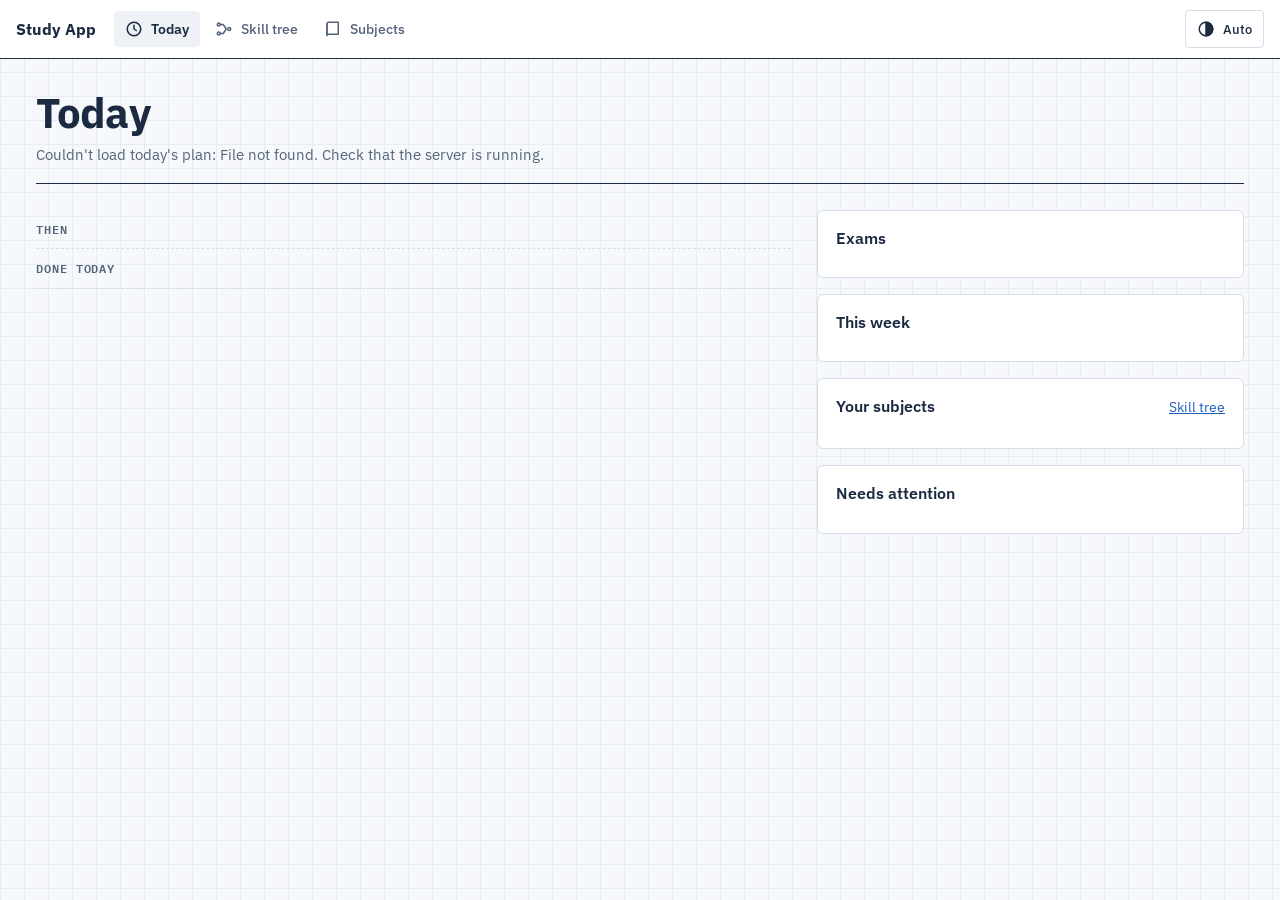
==== static/index.html @ 39d6cb4a "Study app: skill tree, Today plan and subject dashboards A FastAPI + SQLite study app for a Bachelor" ====
<!doctype html>
<html lang="en">
<head>
  <meta charset="utf-8">
  <meta name="viewport" content="width=device-width, initial-scale=1">
  <title>Today · Study App</title>
  <link rel="preconnect" href="https://fonts.googleapis.com">
  <link rel="preconnect" href="https://fonts.gstatic.com" crossorigin>
  <link rel="stylesheet" href="https://fonts.googleapis.com/css2?family=IBM+Plex+Sans:wght@400;500;600;700&family=IBM+Plex+Mono:wght@500;600&display=swap">
  <script>try{var t=localStorage.getItem("theme");if(t==="light"||t==="dark")document.documentElement.dataset.theme=t}catch(e){}</script>
  <link rel="stylesheet" href="css/app.css">
  <link rel="stylesheet" href="css/today.css">
</head>
<body>
  <nav class="topnav" aria-label="Main">
    <a class="brand" href="./">Study App</a>
    <a class="navlink" data-nav="today" href="./"><svg width="18" height="18" viewBox="0 0 24 24" fill="none" stroke="currentColor" stroke-width="2" stroke-linecap="round" stroke-linejoin="round" aria-hidden="true"><circle cx="12" cy="12" r="9"></circle><path d="M12 7v5l3 2"></path></svg>Today</a>
    <a class="navlink" data-nav="tree" href="tree.html"><svg width="18" height="18" viewBox="0 0 24 24" fill="none" stroke="currentColor" stroke-width="2" stroke-linecap="round" stroke-linejoin="round" aria-hidden="true"><circle cx="5" cy="6" r="2"></circle><circle cx="5" cy="18" r="2"></circle><circle cx="19" cy="12" r="2"></circle><path d="M7 6h4l4 6M7 18h4l4-6"></path></svg>Skill tree</a>
    <a class="navlink" data-nav="subject" href="subject.html"><svg width="18" height="18" viewBox="0 0 24 24" fill="none" stroke="currentColor" stroke-width="2" stroke-linecap="round" stroke-linejoin="round" aria-hidden="true"><path d="M4 5a2 2 0 0 1 2-2h13v16H6a2 2 0 0 0-2 2z"></path><path d="M4 19V5"></path></svg>Subjects</a>
    <span class="sp"></span>
    <button class="theme-toggle" id="themeToggle" type="button"><svg width="18" height="18" viewBox="0 0 24 24" fill="none" stroke="currentColor" stroke-width="2" aria-hidden="true"><circle cx="12" cy="12" r="9"></circle><path d="M12 3a9 9 0 0 1 0 18z" fill="currentColor"></path></svg><span>Auto</span></button>
  </nav>

  <main class="wrap today">
    <header class="t-head">
      <div class="t-title">
        <span class="t-date" id="tDate"></span>
        <h1 id="tTitle">Today</h1>
        <p class="lede" id="tSub">Loading your plan…</p>
      </div>
      <div id="tStreak"></div>
    </header>

    <div class="t-cols">
      <section class="t-plan" aria-label="Today's plan">
        <div id="upNext"></div>
        <h3 id="thenHead">Then</h3>
        <ul class="plan" id="plan"></ul>
        <h3 id="doneHead">Done today</h3>
        <ul class="plan done" id="done"></ul>
      </section>

      <aside class="t-side">
        <section class="card"><div class="card-head"><h2>Exams</h2></div><div id="exams"></div></section>
        <section class="card"><div class="card-head"><h2>This week</h2><span class="none" id="weekTotal"></span></div><div id="week"></div></section>
        <section class="card"><div class="card-head"><h2>Your subjects</h2><a href="tree.html">Skill tree</a></div><div id="subjects"></div></section>
        <section class="card"><div class="card-head"><h2>Needs attention</h2></div><div id="weak"></div></section>
      </aside>
    </div>
  </main>

  <div class="toast" id="toast" role="status" hidden></div>
  <script type="module" src="js/today.js"></script>
</body>
</html>
---- static/css/app.css ----
/* Layout: tech-tree canvas (rows = subject families, columns = prerequisite depth) beside a sticky detail panel */
/* Design: "Engineering notebook" light theme (graph paper, ink, drafting blue, mono labels)
   and "Night lab" dark theme (deep navy, soft subject colours). One type family: IBM Plex. */
:root {
  --bg: #f6f8fb; --surface: #ffffff; --surface-2: #eef2f7; --ink: #1b2a41; --muted: #55647a;
  --line: #d5dde8; --edge: #a9b5c6; --focus: #1b2a41; --grid: #e6ecf3;
  --paper: linear-gradient(var(--grid) 1px, transparent 1px), linear-gradient(90deg, var(--grid) 1px, transparent 1px);
  --accent: #1f5fbf; --on-accent: #ffffff;
  --math: #1f5fbf; --ai: #c0412b; --data: #a9466f; --prog: #2e7d4f; --sys: #5d55a8; --se: #19817f; --hw: #a8691a; --gap: #46515d;
  --on-lane: #ffffff; --good: #2e7d4f; --warn: #9a5f12; --info: #1f5fbf; --bad: #b3261e;
  --highlight-bg: #ffe36e; --highlight-ink: #1b2a41; --streak: #c2410c;
  --calm-bg: #eef5f3; --calm-surface: #ffffff; --calm-ink: #1d2b2a; --calm-muted: #556664; --calm-accent: #0f766e; --calm-on: #ffffff; --calm-soft: #dff0ec;
  --r-card: 6px; --r-ctl: 4px;
  --f-display: "IBM Plex Sans", ui-sans-serif, system-ui, -apple-system, "Segoe UI", sans-serif;
  --f-body: "IBM Plex Sans", ui-sans-serif, system-ui, -apple-system, "Segoe UI", sans-serif;
  --f-mono: "IBM Plex Mono", ui-monospace, SFMono-Regular, Menlo, monospace;
  color-scheme: light;
}
@media (prefers-color-scheme: dark) {
  :root:not([data-theme="light"]) {
    --bg: #0f1420; --surface: #171d2b; --surface-2: #1e2638; --ink: #e6e9f2; --muted: #a3acc0;
    --line: #2a3349; --edge: #3d4862; --focus: #e6e9f2; --grid: transparent; --paper: none;
    --accent: #9cc2ff; --on-accent: #0f1420;
    --math: #9cc2ff; --ai: #ffa08c; --data: #f0a6c8; --prog: #86d9ae; --sys: #b9b0ff; --se: #7fd6d0; --hw: #f2c27b; --gap: #c3cad8;
    --on-lane: #0f1420; --good: #86d9ae; --warn: #f2c27b; --info: #9cc2ff; --bad: #ff8a80;
    --highlight-bg: rgba(255, 209, 102, 0.2); --highlight-ink: #ffd166; --streak: #ffa66b;
    --calm-bg: #0e1d1b; --calm-surface: #152926; --calm-ink: #e3efec; --calm-muted: #9fb8b3; --calm-accent: #5cc8b8; --calm-on: #0e1d1b; --calm-soft: #1d3a35;
    color-scheme: dark;
  }
}
:root[data-theme="dark"] {
  --bg: #0f1420; --surface: #171d2b; --surface-2: #1e2638; --ink: #e6e9f2; --muted: #a3acc0;
  --line: #2a3349; --edge: #3d4862; --focus: #e6e9f2; --grid: transparent; --paper: none;
  --accent: #9cc2ff; --on-accent: #0f1420;
  --math: #9cc2ff; --ai: #ffa08c; --data: #f0a6c8; --prog: #86d9ae; --sys: #b9b0ff; --se: #7fd6d0; --hw: #f2c27b; --gap: #c3cad8;
  --on-lane: #0f1420; --good: #86d9ae; --warn: #f2c27b; --info: #9cc2ff; --bad: #ff8a80;
  --highlight-bg: rgba(255, 209, 102, 0.2); --highlight-ink: #ffd166; --streak: #ffa66b;
  --calm-bg: #0e1d1b; --calm-surface: #152926; --calm-ink: #e3efec; --calm-muted: #9fb8b3; --calm-accent: #5cc8b8; --calm-on: #0e1d1b; --calm-soft: #1d3a35;
  color-scheme: dark;
}

* { box-sizing: border-box; }
body { margin: 0; background-color: var(--bg); background-image: var(--paper); background-size: 24px 24px; color: var(--ink); font: 400 15px/1.55 var(--f-body); }
h1, h2, h3 { font-family: var(--f-display); text-wrap: balance; margin: 0; line-height: 1.15; }
h1 { font-size: clamp(26px, 3.4vw, 36px); font-weight: 700; letter-spacing: -0.01em; }
h2 { font-size: 22px; font-weight: 600; }
h3 { font: 600 11.5px/1.3 var(--f-mono); text-transform: uppercase; letter-spacing: 0.08em; color: var(--muted); }
p { margin: 0; }
a { color: var(--info); }
.sr-only { position: absolute; width: 1px; height: 1px; overflow: hidden; clip: rect(0 0 0 0); white-space: nowrap; }

/* Navigation: a top bar on wide screens, a tab bar along the bottom on phones */
.topnav { display: flex; align-items: center; gap: 4px; padding: 10px max(16px, env(safe-area-inset-right)) 10px max(16px, env(safe-area-inset-left)); border-bottom: 1.5px solid var(--ink); background: var(--surface); }
.brand { font: 700 16px/1 var(--f-display); margin-right: 14px; white-space: nowrap; color: var(--ink); text-decoration: none; }
.navlink { display: inline-flex; align-items: center; gap: 8px; font: 500 14px/1 var(--f-body); padding: 9px 11px; border-radius: var(--r-ctl); color: var(--muted); text-decoration: none; white-space: nowrap; }
.navlink svg { flex: none; }
.navlink:hover { color: var(--ink); }
.navlink[aria-current="page"] { color: var(--ink); background: var(--surface-2); font-weight: 600; }
.topnav .sp { flex: 1; }
.theme-toggle { display: inline-flex; align-items: center; gap: 8px; font: 500 13px/1 var(--f-body); padding: 9px 11px; border-radius: var(--r-ctl); border: 1px solid var(--line); background: var(--surface); color: var(--ink); cursor: pointer; }
.theme-toggle:focus-visible, .navlink:focus-visible, .brand:focus-visible { outline: 2px solid var(--focus); outline-offset: 2px; }
@media (max-width: 640px) {
  body { padding-bottom: calc(72px + env(safe-area-inset-bottom, 0px)); }
  .topnav { position: fixed; z-index: 24; left: 0; right: 0; bottom: 0; border-bottom: 0; border-top: 1.5px solid var(--ink); padding: 6px max(8px, env(safe-area-inset-right)) calc(6px + env(safe-area-inset-bottom, 0px)) max(8px, env(safe-area-inset-left)); gap: 0; }
  .brand, .topnav .sp { display: none; }
  .navlink, .theme-toggle { flex: 1; flex-direction: column; gap: 4px; min-height: 52px; justify-content: center; padding: 6px 4px; font-size: 11.5px; border: 0; background: transparent; }
  .navlink[aria-current="page"] { background: transparent; color: var(--accent); }
  .timer { bottom: calc(80px + env(safe-area-inset-bottom, 0px)) !important; }
}

.wrap { max-width: 1480px; margin: 0 auto; padding: 24px max(16px, env(safe-area-inset-right)) 48px max(16px, env(safe-area-inset-left)); display: flex; flex-direction: column; gap: 22px; }
header { display: flex; flex-direction: column; gap: 10px; }
.lede { max-width: 68ch; color: var(--muted); }
.stats { display: flex; flex-wrap: wrap; gap: 6px 18px; font-size: 14px; }
.stats b { font-family: var(--f-display); font-size: 20px; font-variant-numeric: tabular-nums; margin-right: 4px; }

/* Layout */
.app { display: grid; grid-template-columns: minmax(0, 1fr); gap: 18px; align-items: start; }
@media (min-width: 1040px) { .app { grid-template-columns: minmax(0, 1fr) 350px; } }
.treecol { display: flex; flex-direction: column; gap: 10px; min-width: 0; }
.toolbar { display: flex; flex-wrap: wrap; gap: 8px; align-items: center; }
.toolbar .sp { flex: 1; }
.search input { font: 400 14px/1 var(--f-body); color: var(--ink); background: var(--surface); border: 1px solid var(--line); border-radius: var(--r-ctl); padding: 8px 11px; width: 240px; max-width: 100%; }
.btn { font: 500 13px/1 var(--f-body); color: var(--ink); background: var(--surface); border: 1px solid var(--line); border-radius: var(--r-ctl); padding: 9px 11px; cursor: pointer; }
.btn:hover { border-color: var(--muted); }
.btn.primary { background: var(--c, var(--accent)); color: var(--on-lane); border-color: transparent; text-align: center; text-decoration: none; padding: 11px 12px; font-size: 14px; }
.btn.primary:hover { filter: brightness(1.08); }
.btn[aria-pressed="true"] { background: var(--ink); color: var(--bg); border-color: var(--ink); }
.btn:focus-visible, .chip:focus-visible, .seg button:focus-visible, input:focus-visible { outline: 2px solid var(--focus); outline-offset: 2px; }
.zoom { display: flex; gap: 4px; }
.zoom .btn { min-width: 36px; text-align: center; }
.viewport { position: relative; overflow: auto; max-height: min(78vh, 1100px); background: var(--surface); border: 1px solid var(--line); border-radius: var(--r-card); overscroll-behavior: contain; }
.sizer { position: relative; }
.canvas { position: absolute; left: 0; top: 0; transform-origin: 0 0; }
.hint { font-size: 13px; color: var(--muted); }

/* Tree */
.band { position: absolute; left: 0; right: 0; border-top: 1px solid var(--line); }
.band.alt { background: var(--surface-2); }
.lane-label { position: absolute; left: 14px; width: 140px; font: 600 13px/1.25 var(--f-display); color: var(--c); }
.lane-label small { display: block; font: 500 11px/1.3 var(--f-body); color: var(--muted); margin-top: 2px; }
.tier { position: absolute; top: 10px; font: 500 11px/1 var(--f-mono); color: var(--muted); letter-spacing: 0.04em; }
svg.edges { position: absolute; left: 0; top: 0; overflow: visible; pointer-events: none; }
svg.edges path { fill: none; stroke: var(--edge); stroke-width: 1.3; transition: opacity 0.15s, stroke 0.15s; }
svg.edges path.k-gap { stroke: var(--gap); stroke-dasharray: 5 4; opacity: 0.55; }
svg.edges path.k-rel { stroke-dasharray: 1.5 4; stroke-linecap: round; stroke-width: 1.8; }
svg.edges path.on { stroke: var(--ink); stroke-width: 2; opacity: 1; }
svg.edges path.off { opacity: 0.1; }

.node { position: absolute; width: 164px; height: 50px; border-radius: var(--r-ctl); border: 1.5px solid var(--c); background: var(--surface); color: var(--ink); text-align: left; padding: 5px 22px 5px 9px; display: flex; flex-direction: column; justify-content: center; gap: 3px; cursor: pointer; font: 500 12px/1.2 var(--f-body); transition: opacity 0.15s, background 0.15s; }
.node .nm { display: -webkit-box; -webkit-line-clamp: 2; -webkit-box-orient: vertical; overflow: hidden; }
.node .cd { font: 500 10px/1 var(--f-mono); color: var(--muted); white-space: nowrap; overflow: hidden; text-overflow: ellipsis; }
.node .st { position: absolute; top: 6px; right: 6px; width: 10px; height: 10px; border-radius: 50%; }
.node.ready .st { border: 2px solid var(--c); }
.node.in_progress { background: color-mix(in srgb, var(--c) 15%, var(--surface)); }
.node.in_progress .st { background: var(--c); }
.node.done { background: var(--c); color: var(--on-lane); }
.node.done .cd { color: var(--on-lane); opacity: 0.8; }
.node.done .st { width: auto; height: auto; border-radius: 0; top: 4px; right: 7px; font: 600 11px/1 var(--f-body); }
.node.done .st::before { content: "\2713"; }
.node.locked { border-color: color-mix(in srgb, var(--c) 35%, var(--line)); color: var(--muted); }
.node.gap { border-style: dashed; }
.node .mb { position: absolute; left: 9px; right: 9px; bottom: 4px; height: 3px; border-radius: 2px; background: color-mix(in srgb, var(--c) 18%, transparent); overflow: hidden; display: none; }
.node .mb i { display: block; height: 100%; background: var(--c); border-radius: 2px; }
.node.has-mastery .mb { display: block; }
.node.done .mb { background: color-mix(in srgb, var(--on-lane) 30%, transparent); }
.node.done .mb i { background: var(--on-lane); }
.node.sel { outline: 2.5px solid var(--focus); outline-offset: 2px; }
.node.dim { opacity: 0.22; }
.node.pulse { animation: pulse 1.2s ease-out 2; }
.node:focus-visible { outline: 2.5px solid var(--focus); outline-offset: 2px; }
.node[hidden] { display: none !important; }
@keyframes pulse { 0% { box-shadow: 0 0 0 0 color-mix(in srgb, var(--c) 60%, transparent); } 100% { box-shadow: 0 0 0 12px transparent; } }

/* Panel */
.panel { background: var(--surface); border: 1px solid var(--line); border-radius: var(--r-card); padding: 18px; display: flex; flex-direction: column; gap: 14px; min-width: 0; }
@media (min-width: 1040px) { .panel { position: sticky; top: 16px; max-height: calc(100vh - 32px); overflow: auto; } }
.p-lane { font: 500 12px/1 var(--f-mono); color: var(--c); letter-spacing: 0.03em; }
.seg { display: flex; border: 1px solid var(--line); border-radius: var(--r-ctl); overflow: hidden; }
.seg button { flex: 1; font: 500 13px/1 var(--f-body); padding: 10px 6px; border: 0; background: var(--surface); color: var(--ink); cursor: pointer; }
.seg button + button { border-left: 1px solid var(--line); }
.seg button[aria-pressed="true"] { background: var(--c); color: var(--on-lane); }
.fields { display: grid; grid-template-columns: minmax(0, 1.4fr) minmax(0, 1fr); gap: 10px; }
.field { display: flex; flex-direction: column; gap: 4px; font-size: 12.5px; color: var(--muted); }
.field input { font: 400 14px/1 var(--f-body); color: var(--ink); background: var(--surface); border: 1px solid var(--line); border-radius: var(--r-ctl); padding: 8px 10px; width: 100%; }
.kv { display: grid; grid-template-columns: auto 1fr; gap: 6px 12px; font-size: 14px; margin: 0; }
.kv dt { color: var(--muted); }
.kv dd { margin: 0; min-width: 0; }
.chips { display: flex; flex-wrap: wrap; gap: 6px; }
.chip { font: 500 12.5px/1 var(--f-body); padding: 6px 9px; border-radius: 5px; border: 1px solid var(--line); background: var(--surface-2); color: var(--ink); cursor: pointer; display: inline-flex; align-items: center; gap: 6px; }
.chip i { width: 8px; height: 8px; border-radius: 2px; background: var(--c); display: inline-block; }
.chip.gap i { background: transparent; border: 1.5px dashed var(--c); }
.none { font-size: 13px; color: var(--muted); }
.pill { display: inline-block; font: 600 11.5px/1 var(--f-body); padding: 4px 8px; border-radius: 999px; border: 1px solid currentColor; white-space: nowrap; }
.pill.strong { color: var(--good); }
.pill.partial { color: var(--warn); }
.pill.extra { color: var(--info); }
.pill.gap { color: var(--gap); border-style: dashed; }
.legend { display: grid; gap: 8px; font-size: 13px; }
.legend div { display: flex; align-items: center; gap: 10px; }
.sw { width: 30px; height: 16px; border-radius: 4px; border: 1.5px solid var(--prog); flex: none; background: var(--surface); }
.sw.done { background: var(--prog); }
.sw.doing { background: color-mix(in srgb, var(--prog) 15%, var(--surface)); }
.sw.locked { border-color: color-mix(in srgb, var(--prog) 35%, var(--line)); }
.sw.gap { border-style: dashed; border-color: var(--gap); }
.ln { width: 30px; flex: none; border-top: 1.5px solid var(--edge); }
.ln.rel { border-top: 2px dotted var(--edge); }
.ln.gap { border-top: 1.5px dashed var(--gap); }
.linkbtn { background: none; border: 0; padding: 0; color: var(--info); font: 500 13px var(--f-body); cursor: pointer; text-decoration: underline; align-self: flex-start; }
.progress { display: grid; grid-template-columns: repeat(2, minmax(0, 1fr)); gap: 10px; }
.progress div { background: var(--surface-2); border-radius: var(--r-ctl); padding: 10px 12px; }
.progress b { display: block; font: 600 22px/1.1 var(--f-display); font-variant-numeric: tabular-nums; }
.progress small { font-size: 14px; color: var(--muted); font-weight: 500; }
.progress span { font-size: 12.5px; color: var(--muted); }
.saved { font-size: 12.5px; color: var(--muted); min-height: 1em; }

/* Toast */
.toast { position: fixed; left: 50%; bottom: max(20px, env(safe-area-inset-bottom)); transform: translateX(-50%); background: var(--ink); color: var(--bg); padding: 11px 16px; border-radius: var(--r-ctl); font-size: 14px; max-width: min(520px, calc(100vw - 32px)); box-shadow: 0 6px 24px rgb(0 0 0 / 0.2); z-index: 20; }
.toast.error { background: var(--bad); color: #fff; }

@media (prefers-reduced-motion: reduce) { * { transition: none !important; animation: none !important; scroll-behavior: auto !important; } }

/* Study timer (shown on every page while a session runs) */
.timer { position: fixed; z-index: 25; right: max(16px, env(safe-area-inset-right)); bottom: max(16px, env(safe-area-inset-bottom)); display: flex; flex-wrap: wrap; align-items: center; gap: 8px 10px; max-width: min(620px, calc(100vw - 32px)); padding: 10px 12px; background: var(--surface); color: var(--ink); border: 1px solid var(--line); border-radius: var(--r-card); box-shadow: 0 10px 30px rgb(0 0 0 / 0.18); }
.timer-info { display: flex; flex-direction: column; min-width: 0; flex: 1 1 160px; }
.timer-label { font: 600 11px var(--f-body); text-transform: uppercase; letter-spacing: 0.05em; color: var(--muted); }
.timer-info b { font-size: 14px; white-space: nowrap; overflow: hidden; text-overflow: ellipsis; }
.timer-info small { font-size: 12px; color: var(--muted); }
.timer-clock { font: 600 26px/1 var(--f-mono); font-variant-numeric: tabular-nums; }
.timer select { font: 400 13px var(--f-body); color: var(--ink); background: var(--surface); border: 1px solid var(--line); border-radius: var(--r-ctl); padding: 7px; }
.timer[hidden] { display: none !important; }
.ov-list { list-style: none; margin: 0; padding: 0; display: flex; flex-direction: column; gap: 8px; font-size: 14px; }
.ov-list li { display: flex; flex-direction: column; }
.ov-list small { color: var(--muted); font-size: 12.5px; }

/* Shared badges: subject level (from the arcade idea) and the daily streak */
.lvl { display: inline-flex; flex-direction: column; align-items: center; justify-content: center; min-width: 40px; height: 40px; padding: 0 6px; border: 1.5px solid var(--ink); border-radius: var(--r-ctl); background: var(--surface); line-height: 1; font-family: var(--f-mono); }
.lvl small { font-size: 9px; letter-spacing: 0.08em; color: var(--muted); }
.lvl b { font-size: 17px; }
.streak { display: inline-flex; align-items: center; gap: 6px; padding: 7px 11px; border: 1.5px solid var(--streak); border-radius: 999px; color: var(--streak); font: 600 13px/1 var(--f-body); white-space: nowrap; }
.streak.cold { border-color: var(--line); color: var(--muted); }
mark.hl { background: var(--highlight-bg); color: var(--highlight-ink); padding: 0 4px; border-radius: 2px; font-weight: 600; }

/* Focus mode: the calm style, full screen, while a study session runs */
.focus { position: fixed; inset: 0; z-index: 40; display: flex; flex-direction: column; align-items: center; justify-content: center; gap: 22px; padding: max(24px, env(safe-area-inset-top)) max(24px, env(safe-area-inset-right)) max(24px, env(safe-area-inset-bottom)) max(24px, env(safe-area-inset-left)); background: var(--calm-bg); color: var(--calm-ink); text-align: center; }
.focus[hidden] { display: none !important; }
.focus .f-label { font: 500 14px var(--f-body); color: var(--calm-muted); }
.focus .f-topic { font: 700 clamp(22px, 4vw, 34px)/1.2 var(--f-display); max-width: 24ch; text-wrap: balance; }
.focus .f-clock { font: 500 clamp(72px, 16vw, 148px)/1 var(--f-mono); letter-spacing: -0.04em; font-variant-numeric: tabular-nums; }
.focus .f-ring { width: min(320px, 70vw); height: 10px; border-radius: 999px; background: var(--calm-soft); overflow: hidden; }
.focus .f-ring i { display: block; height: 100%; background: var(--calm-accent); border-radius: 999px; transition: width 0.5s linear; }
.focus .f-actions { display: flex; flex-wrap: wrap; gap: 10px; justify-content: center; }
.focus button { font: 600 15px var(--f-body); min-height: 48px; padding: 0 22px; border-radius: 999px; border: 0; cursor: pointer; background: var(--calm-surface); color: var(--calm-ink); }
.focus button.main { background: var(--calm-accent); color: var(--calm-on); }
.focus button:focus-visible { outline: 3px solid var(--calm-accent); outline-offset: 3px; }

/* Flashcard practice dialog (used on Today and on subject pages) */
dialog.practice { width: min(640px, calc(100vw - 32px)); max-height: calc(100vh - 32px); border: 1.5px solid var(--ink); border-radius: var(--r-card); padding: 20px; background: var(--surface); color: var(--ink); box-shadow: 0 20px 60px rgb(0 0 0 / 0.3); }
dialog.practice::backdrop { background: rgb(10 15 25 / 0.6); }
.pc-head { display: flex; align-items: center; gap: 12px; margin-bottom: 14px; }
.pc-head h2 { flex: 1; font-size: 18px; }
.pc-card { display: flex; flex-direction: column; gap: 12px; padding: 18px; border: 1px solid var(--line); border-radius: var(--r-card); background: var(--bg); min-height: 160px; }
.pc-topic { font: 500 12px var(--f-mono); color: var(--muted); text-transform: uppercase; letter-spacing: 0.06em; }
.pc-front { font: 600 20px/1.4 var(--f-display); margin: 0; }
.pc-back { font-size: 16px; margin: 0; padding-top: 12px; border-top: 1.5px dashed var(--line); white-space: pre-wrap; }
.pc-reveal { margin-top: 14px; width: 100%; min-height: 48px; }
.pc-grades { display: grid; grid-template-columns: repeat(4, minmax(0, 1fr)); gap: 8px; margin-top: 14px; }
.pc-grade { display: flex; flex-direction: column; gap: 4px; text-align: left; padding: 10px 12px; min-height: 56px; border: 1.5px solid var(--line); border-radius: var(--r-ctl); background: var(--surface); color: var(--ink); cursor: pointer; font: 400 13px var(--f-body); }
.pc-grade:hover { border-color: var(--ink); }
.pc-grade[data-grade="good"] { background: var(--accent); color: var(--on-accent); border-color: var(--accent); }
.pc-grade[data-grade="good"] small { color: inherit; opacity: 0.85; }
.pc-grade small { color: var(--muted); font-size: 11.5px; }
.pc-grade:focus-visible { outline: 2px solid var(--focus); outline-offset: 2px; }
.pc-keys { font-size: 12px; color: var(--muted); margin-top: 10px; }
.pc-done { display: flex; flex-direction: column; gap: 10px; }
.pc-big { font: 600 22px var(--f-display); margin: 0; }
.pc-changes { margin: 0; padding-left: 18px; font-size: 14px; }
@media (max-width: 560px) {
  dialog.practice { width: 100vw; max-width: 100vw; height: 100dvh; max-height: 100dvh; margin: 0; border: 0; border-radius: 0; padding: max(20px, env(safe-area-inset-top)) 16px max(20px, env(safe-area-inset-bottom)); }
  dialog.practice[open] { display: flex; flex-direction: column; }
  .pc-card { flex: 1; }
  .pc-front { font-size: 22px; }
  .pc-grades { grid-template-columns: repeat(2, minmax(0, 1fr)); }
  .pc-grade { min-height: 64px; font-size: 15px; }
  .pc-keys { display: none; }
}

/* Skill tree side panel */
.lvl-row { display: flex; align-items: center; gap: 12px; font-size: 14px; }
.donext { display: flex; flex-direction: column; gap: 8px; }
.donext .btn { text-align: left; text-decoration: none; padding: 11px 12px; font-size: 14px; }
.toolbar .btn { border-radius: 999px; padding: 9px 14px; }
.zoom .btn { border-radius: var(--r-ctl); padding: 9px 11px; }
.panel > * { flex-shrink: 0; }
---- static/css/today.css ----
/* Today: plan on the left, exams, week, subjects and weak spots on the right */
.today { max-width: 1240px; gap: 26px; }
.t-head { display: flex; flex-direction: row; flex-wrap: wrap; align-items: flex-end; justify-content: space-between; gap: 12px 24px; padding-bottom: 16px; border-bottom: 1.5px solid var(--ink); }
.t-title { display: flex; flex-direction: column; gap: 6px; }
.t-date { font: 600 12px var(--f-mono); letter-spacing: 0.08em; color: var(--accent); }
.t-head h1 { font-size: clamp(30px, 4.5vw, 42px); letter-spacing: -0.02em; }

.t-cols { display: flex; flex-wrap: wrap; gap: 26px; align-items: flex-start; }
.t-plan { flex: 2 1 480px; min-width: 0; display: flex; flex-direction: column; gap: 12px; }
.t-side { flex: 1 1 290px; min-width: 0; display: flex; flex-direction: column; gap: 16px; }
.t-side .card { gap: 12px; }
.t-side .card-head h2 { font-size: 16px; }
.card { background: var(--surface); border: 1px solid var(--line); border-radius: var(--r-card); padding: 18px; display: flex; flex-direction: column; min-width: 0; }
.card-head { display: flex; flex-wrap: wrap; align-items: baseline; justify-content: space-between; gap: 6px 12px; font-size: 13.5px; }
.empty { font-size: 14px; color: var(--muted); }

/* Up next */
.hero { display: flex; flex-wrap: wrap; align-items: center; gap: 16px 20px; padding: 20px 22px; border: 1.5px solid var(--ink); border-radius: var(--r-card); background: var(--surface); box-shadow: 4px 4px 0 var(--accent); }
.hero.calm { flex-direction: column; align-items: flex-start; gap: 6px; box-shadow: none; }
.hero-text { flex: 1 1 280px; min-width: 0; display: flex; flex-direction: column; gap: 4px; }
.hero-label { font: 600 11.5px var(--f-mono); letter-spacing: 0.08em; text-transform: uppercase; color: var(--accent); }
.hero-title { font: 700 22px/1.25 var(--f-display); }
.hero-detail { font-size: 14px; color: var(--muted); }
.hero-actions { display: flex; flex-wrap: wrap; align-items: center; gap: 10px 14px; }
.hero-btn { display: inline-flex; align-items: center; gap: 8px; min-height: 48px; padding: 0 20px; font: 600 15px var(--f-body); background: var(--accent); color: var(--on-accent); border-color: var(--accent); text-decoration: none; }
.hero-btn:hover { filter: brightness(1.08); border-color: var(--accent); }
.hero-tick { display: inline-flex; align-items: center; gap: 8px; font-size: 14px; color: var(--muted); cursor: pointer; }
.hero-tick input { width: 18px; height: 18px; accent-color: var(--accent); }
.btn:disabled { opacity: 0.55; cursor: default; }
.btn svg { vertical-align: -2px; }
.sub-link { font-size: 13.5px; }

/* Plan list */
.plan { list-style: none; margin: 0; padding: 0; display: flex; flex-direction: column; border-top: 1.5px dashed var(--line); }
.item { display: grid; grid-template-columns: auto minmax(0, 1fr) auto auto; align-items: center; gap: 8px 14px; padding: 14px 4px; border-bottom: 1.5px dashed var(--line); }
.item input[type="checkbox"] { width: 20px; height: 20px; accent-color: var(--accent); cursor: pointer; }
.item-text { display: flex; flex-direction: column; gap: 2px; min-width: 0; cursor: pointer; }
.item-title { font-weight: 600; }
.item small { color: var(--muted); font-size: 13px; }
.kind-tag { font: 600 10.5px var(--f-mono); letter-spacing: 0.06em; text-transform: uppercase; color: var(--accent); margin-right: 4px; }
.item-min { font: 500 13px var(--f-mono); color: var(--muted); white-space: nowrap; }
.item-actions { display: flex; align-items: center; gap: 10px; }
.item-actions .btn { display: inline-flex; align-items: center; gap: 6px; text-decoration: none; }
.plan.done .item-title { text-decoration: line-through; color: var(--muted); }
.plan .session .dot { width: 20px; display: flex; justify-content: center; }
.plan .session .dot::before { content: ""; width: 8px; height: 8px; border-radius: 50%; background: var(--good); }
@media (max-width: 640px) {
  .item { grid-template-columns: auto minmax(0, 1fr) auto; }
  .item-actions { grid-column: 2 / -1; }
  .hero { box-shadow: 3px 3px 0 var(--accent); }
  .hero-actions { width: 100%; }
  .hero-btn { flex: 1; justify-content: center; }
}

/* Side cards */
.side-list { list-style: none; margin: 0; padding: 0; display: flex; flex-direction: column; gap: 12px; font-size: 14px; }
.side-list li { display: flex; align-items: center; gap: 12px; }
.days { flex: none; width: 52px; height: 52px; border: 1.5px solid var(--ink); border-radius: var(--r-ctl); display: flex; flex-direction: column; align-items: center; justify-content: center; line-height: 1.05; font-family: var(--f-mono); }
.days b { font-size: 18px; }
.days small { font-size: 10px; color: var(--muted); }
.subj { flex: 1; min-width: 0; display: flex; flex-direction: column; gap: 4px; }
.mini-bar { display: block; height: 6px; border-radius: 999px; background: var(--surface-2); overflow: hidden; }
.mini-bar i { display: block; height: 100%; border-radius: 999px; }
.week { display: flex; align-items: flex-end; gap: 8px; height: 110px; }
.wday { flex: 1; height: 100%; display: flex; flex-direction: column; align-items: center; gap: 6px; }
.wbar { flex: 1; width: 100%; display: flex; align-items: flex-end; border-bottom: 1.5px solid var(--line); }
.wbar i { display: block; width: 100%; background: var(--accent); border-radius: 3px 3px 0 0; }
.wday small { font: 500 11px var(--f-mono); color: var(--muted); }
.wday.today small { color: var(--ink); font-weight: 700; }
.wday.future .wbar { border-bottom-style: dashed; }
.plan.done .session .item-title { text-decoration: none; color: var(--ink); }
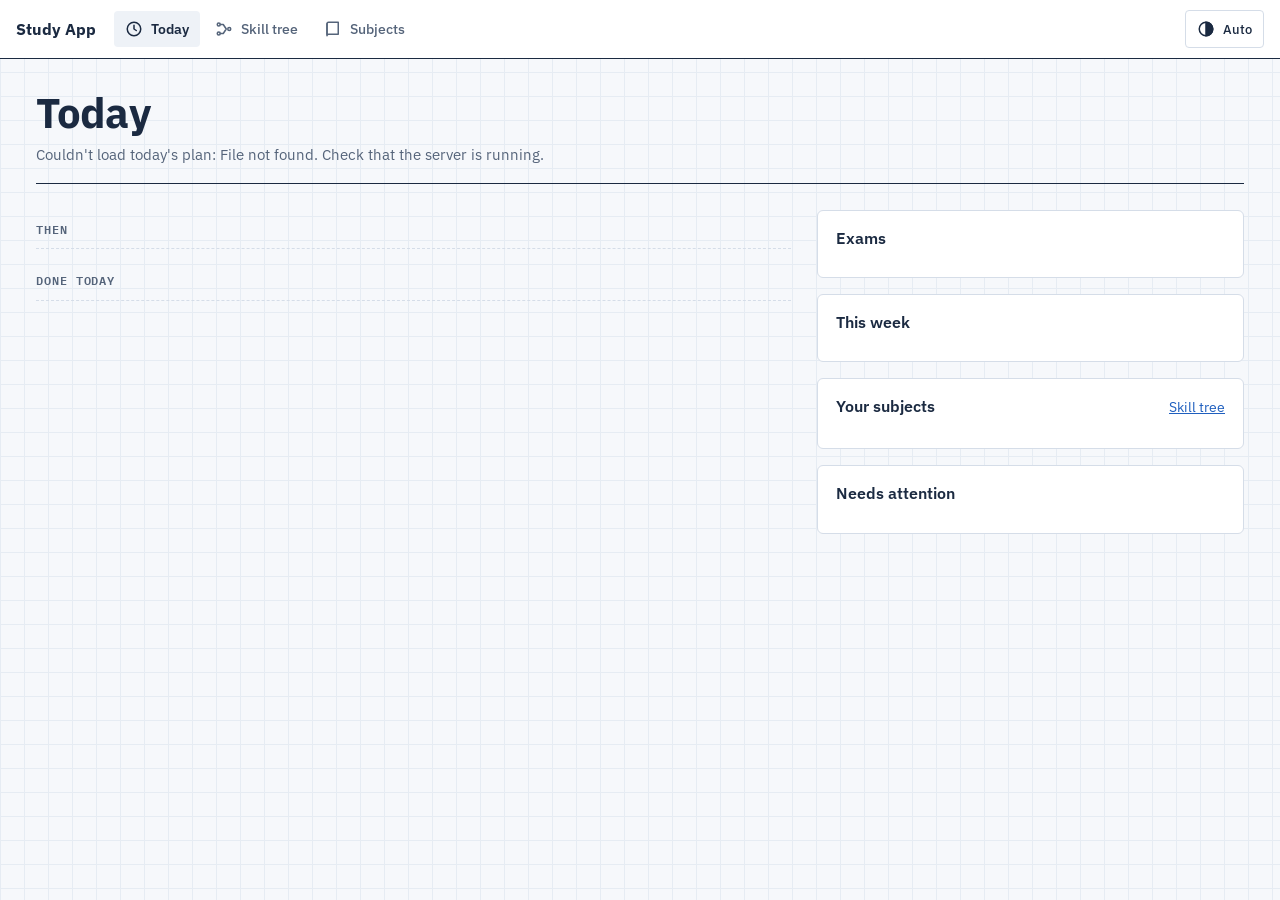
==== commit 9bd10ac6: "Simplify: one planner, real plan ticks, clearer exams - Today's plan is built once per day; items co" ====
--- a/static/index.html
+++ b/static/index.html
@@ -36,6 +36,7 @@
         <div id="upNext"></div>
         <h3 id="thenHead">Then</h3>
         <ul class="plan" id="plan"></ul>
+        <div class="plan-tools" id="planTools"></div>
         <h3 id="doneHead">Done today</h3>
         <ul class="plan done" id="done"></ul>
       </section>
--- a/static/css/app.css
+++ b/static/css/app.css
@@ -252,3 +252,15 @@
 .toolbar .btn { border-radius: 999px; padding: 9px 14px; }
 .zoom .btn { border-radius: var(--r-ctl); padding: 9px 11px; }
 .panel > * { flex-shrink: 0; }
+
+/* Start-up screen for the GitHub Pages version (Python loads in the browser) */
+.boot { position: fixed; inset: 0; z-index: 50; display: flex; align-items: center; justify-content: center; padding: 24px; background: var(--bg); }
+.boot[hidden] { display: none !important; }
+.boot-box { display: flex; flex-direction: column; align-items: center; gap: 14px; text-align: center; max-width: 420px; font-size: 16px; }
+.boot-box small { color: var(--muted); font-size: 13.5px; }
+.boot-spin { width: 34px; height: 34px; border-radius: 50%; border: 3px solid var(--line); border-top-color: var(--accent); animation: spin 0.9s linear infinite; }
+@keyframes spin { to { transform: rotate(360deg); } }
+@media (prefers-reduced-motion: reduce) { .boot-spin { animation-duration: 3s; } }
+.mit-compare { font-size: 14px; }
+.mit-compare summary { cursor: pointer; color: var(--info); font-weight: 500; width: fit-content; }
+.mit-compare[open] summary { margin-bottom: 10px; }
--- a/static/css/today.css
+++ b/static/css/today.css
@@ -69,3 +69,6 @@
 .wday.today small { color: var(--ink); font-weight: 700; }
 .wday.future .wbar { border-bottom-style: dashed; }
 .plan.done .session .item-title { text-decoration: none; color: var(--ink); }
+.plan-tools { display: flex; flex-wrap: wrap; gap: 6px 18px; }
+.linkbtn { background: none; border: 0; padding: 4px 0; color: var(--info); font: 500 13.5px var(--f-body); cursor: pointer; text-decoration: underline; }
+.linkbtn:focus-visible { outline: 2px solid var(--focus); outline-offset: 2px; }
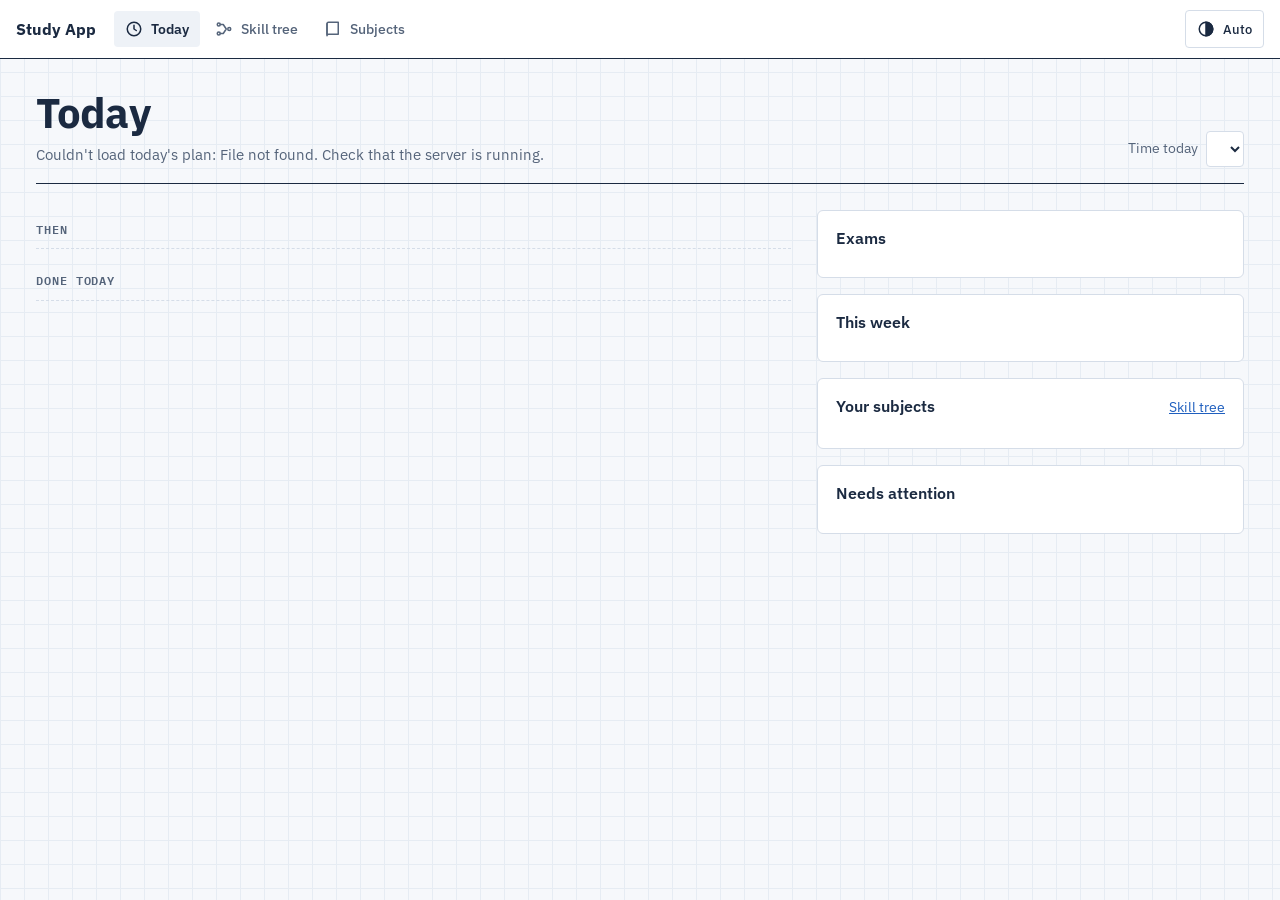
==== commit d599d4f9: "Daily time budget on Today Pick how much time you have today (Time today, in the header). The plan k" ====
--- a/static/index.html
+++ b/static/index.html
@@ -16,7 +16,7 @@
     <a class="brand" href="./">Study App</a>
     <a class="navlink" data-nav="today" href="./"><svg width="18" height="18" viewBox="0 0 24 24" fill="none" stroke="currentColor" stroke-width="2" stroke-linecap="round" stroke-linejoin="round" aria-hidden="true"><circle cx="12" cy="12" r="9"></circle><path d="M12 7v5l3 2"></path></svg>Today</a>
     <a class="navlink" data-nav="tree" href="tree.html"><svg width="18" height="18" viewBox="0 0 24 24" fill="none" stroke="currentColor" stroke-width="2" stroke-linecap="round" stroke-linejoin="round" aria-hidden="true"><circle cx="5" cy="6" r="2"></circle><circle cx="5" cy="18" r="2"></circle><circle cx="19" cy="12" r="2"></circle><path d="M7 6h4l4 6M7 18h4l4-6"></path></svg>Skill tree</a>
-    <a class="navlink" data-nav="subject" href="subject.html"><svg width="18" height="18" viewBox="0 0 24 24" fill="none" stroke="currentColor" stroke-width="2" stroke-linecap="round" stroke-linejoin="round" aria-hidden="true"><path d="M4 5a2 2 0 0 1 2-2h13v16H6a2 2 0 0 0-2 2z"></path><path d="M4 19V5"></path></svg>Subjects</a>
+    <a class="navlink" data-nav="subject" href="subjects.html"><svg width="18" height="18" viewBox="0 0 24 24" fill="none" stroke="currentColor" stroke-width="2" stroke-linecap="round" stroke-linejoin="round" aria-hidden="true"><path d="M4 5a2 2 0 0 1 2-2h13v16H6a2 2 0 0 0-2 2z"></path><path d="M4 19V5"></path></svg>Subjects</a>
     <span class="sp"></span>
     <button class="theme-toggle" id="themeToggle" type="button"><svg width="18" height="18" viewBox="0 0 24 24" fill="none" stroke="currentColor" stroke-width="2" aria-hidden="true"><circle cx="12" cy="12" r="9"></circle><path d="M12 3a9 9 0 0 1 0 18z" fill="currentColor"></path></svg><span>Auto</span></button>
   </nav>
@@ -28,7 +28,10 @@
         <h1 id="tTitle">Today</h1>
         <p class="lede" id="tSub">Loading your plan…</p>
       </div>
-      <div id="tStreak"></div>
+      <div class="t-right">
+        <div id="tStreak"></div>
+        <label class="budget">Time today <select id="budget"></select></label>
+      </div>
     </header>
 
     <div class="t-cols">
--- a/static/css/app.css
+++ b/static/css/app.css
@@ -264,3 +264,37 @@
 .mit-compare { font-size: 14px; }
 .mit-compare summary { cursor: pointer; color: var(--info); font-weight: 500; width: fit-content; }
 .mit-compare[open] summary { margin-bottom: 10px; }
+
+/* Review session */
+.rv-notes { padding: 12px; border-radius: var(--r-ctl); background: var(--surface); border: 1px dashed var(--line); }
+.rv-notes p { margin: 6px 0 0; white-space: pre-wrap; font-size: 14.5px; }
+.rv-q { margin: 16px 0 8px; font-weight: 600; }
+.rv-levels { display: grid; grid-template-columns: repeat(4, minmax(0, 1fr)); gap: 8px; }
+.rv-levels .pc-grade.same { border-style: dashed; }
+.rv-foot { display: flex; flex-wrap: wrap; align-items: center; justify-content: space-between; gap: 8px; margin-top: 12px; }
+.rv-foot .pc-keys { margin: 0; }
+dialog .linkbtn { background: none; border: 0; padding: 4px 0; color: var(--info); font: 500 13.5px var(--f-body); cursor: pointer; text-decoration: underline; }
+@media (max-width: 560px) { .rv-levels { grid-template-columns: repeat(2, minmax(0, 1fr)); } }
+
+/* End-of-session check-in (inside focus mode) */
+.focus .f-levels { display: flex; flex-wrap: wrap; gap: 10px; justify-content: center; max-width: 640px; }
+
+/* Past paper result dialog (paper-result.js) */
+@media (min-width: 561px) { dialog.paper-result { width: min(520px, calc(100vw - 32px)); } }
+.pr-form { display: flex; flex-direction: column; gap: 16px; }
+.pr-head { display: flex; flex-direction: column; gap: 4px; }
+.pr-label { font: 600 11.5px var(--f-mono); letter-spacing: 0.08em; text-transform: uppercase; color: var(--accent); }
+.pr-head h2 { font-size: 22px; }
+.pr-exam { margin: 0; color: var(--muted); font-size: 14px; }
+.pr-fields { display: flex; flex-wrap: wrap; gap: 14px 24px; }
+.pr-fields > label { display: flex; flex-direction: column; gap: 6px; font-size: 13.5px; font-weight: 500; }
+.pr-in { display: inline-flex; align-items: center; gap: 6px; color: var(--muted); font-weight: 400; }
+.pr-in input { width: 90px; font: 500 16px var(--f-body); color: var(--ink); background: var(--surface); border: 1px solid var(--line); border-radius: var(--r-ctl); padding: 9px 10px; }
+.pr-units { border: 1px solid var(--line); border-radius: var(--r-ctl); padding: 10px 14px 12px; margin: 0; display: flex; flex-direction: column; gap: 4px; }
+.pr-units legend { font-size: 13.5px; font-weight: 500; padding: 0 4px; }
+.pr-units label { display: flex; align-items: center; gap: 10px; font-size: 14px; min-height: 36px; cursor: pointer; }
+.pr-units input { width: 18px; height: 18px; accent-color: var(--accent); }
+.pr-help { margin: 0; font-size: 12.5px; color: var(--muted); }
+.pr-actions { display: flex; justify-content: flex-end; gap: 10px; }
+.pr-actions .btn { min-width: 88px; }
+@media (max-width: 560px) { dialog.paper-result[open] { justify-content: center; } }
--- a/static/css/today.css
+++ b/static/css/today.css
@@ -72,3 +72,9 @@
 .plan-tools { display: flex; flex-wrap: wrap; gap: 6px 18px; }
 .linkbtn { background: none; border: 0; padding: 4px 0; color: var(--info); font: 500 13.5px var(--f-body); cursor: pointer; text-decoration: underline; }
 .linkbtn:focus-visible { outline: 2px solid var(--focus); outline-offset: 2px; }
+
+/* Header right: streak and the time you have today */
+.t-right { display: flex; flex-direction: column; align-items: flex-end; gap: 10px; }
+.budget { display: inline-flex; align-items: center; gap: 8px; font-size: 13.5px; color: var(--muted); }
+.budget select { font: 500 14px var(--f-body); color: var(--ink); background: var(--surface); border: 1px solid var(--line); border-radius: var(--r-ctl); padding: 7px 8px; min-height: 36px; }
+@media (max-width: 560px) { .t-right { flex-direction: row; flex-wrap: wrap; align-items: center; gap: 10px 14px; } }
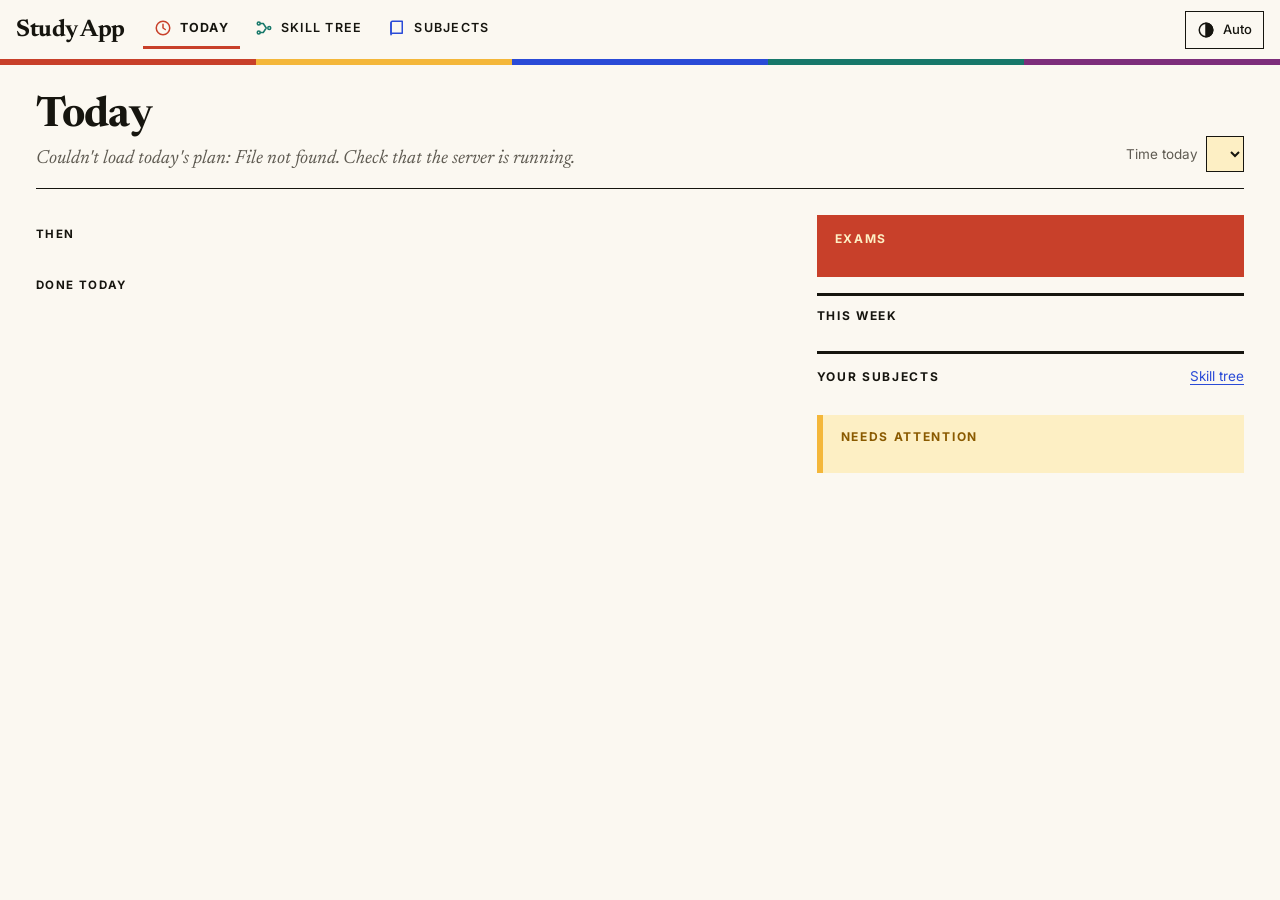
==== commit eb915385: "Colour editorial style across the app The app now reads like a daily paper printed in colour, follow" ====
--- a/static/index.html
+++ b/static/index.html
@@ -6,10 +6,11 @@
   <title>Today · Study App</title>
   <link rel="preconnect" href="https://fonts.googleapis.com">
   <link rel="preconnect" href="https://fonts.gstatic.com" crossorigin>
-  <link rel="stylesheet" href="https://fonts.googleapis.com/css2?family=IBM+Plex+Sans:wght@400;500;600;700&family=IBM+Plex+Mono:wght@500;600&display=swap">
+  <link rel="stylesheet" href="https://fonts.googleapis.com/css2?family=Newsreader:ital,opsz,wght@0,6..72,400;0,6..72,500;0,6..72,600;0,6..72,700;1,6..72,400;1,6..72,500&family=Inter:wght@400;500;600;700&family=IBM+Plex+Mono:wght@500;600&display=swap">
   <script>try{var t=localStorage.getItem("theme");if(t==="light"||t==="dark")document.documentElement.dataset.theme=t}catch(e){}</script>
   <link rel="stylesheet" href="css/app.css">
   <link rel="stylesheet" href="css/today.css">
+  <link rel="stylesheet" href="css/editorial.css">
 </head>
 <body>
   <nav class="topnav" aria-label="Main">
@@ -45,10 +46,10 @@
       </section>
 
       <aside class="t-side">
-        <section class="card"><div class="card-head"><h2>Exams</h2></div><div id="exams"></div></section>
+        <section class="card exams-card"><div class="card-head"><h2>Exams</h2></div><div id="exams"></div></section>
         <section class="card"><div class="card-head"><h2>This week</h2><span class="none" id="weekTotal"></span></div><div id="week"></div></section>
         <section class="card"><div class="card-head"><h2>Your subjects</h2><a href="tree.html">Skill tree</a></div><div id="subjects"></div></section>
-        <section class="card"><div class="card-head"><h2>Needs attention</h2></div><div id="weak"></div></section>
+        <section class="card attention-card"><div class="card-head"><h2>Needs attention</h2></div><div id="weak"></div></section>
       </aside>
     </div>
   </main>
--- a/static/css/app.css
+++ b/static/css/app.css
@@ -1,41 +1,59 @@
 /* Layout: tech-tree canvas (rows = subject families, columns = prerequisite depth) beside a sticky detail panel */
-/* Design: "Engineering notebook" light theme (graph paper, ink, drafting blue, mono labels)
-   and "Night lab" dark theme (deep navy, soft subject colours). One type family: IBM Plex. */
+/* Design: "Colour editorial". The app reads like a daily paper printed in colour: newsprint ground,
+   Newsreader serif headlines, Inter for the interface, square corners, and five inks (cobalt, tomato,
+   teal, plum, sunflower). Each page's lead story sits on a colour block. Dark mode is the same paper at
+   night. Component treatments live in editorial.css, loaded last on every page. */
 :root {
-  --bg: #f6f8fb; --surface: #ffffff; --surface-2: #eef2f7; --ink: #1b2a41; --muted: #55647a;
-  --line: #d5dde8; --edge: #a9b5c6; --focus: #1b2a41; --grid: #e6ecf3;
-  --paper: linear-gradient(var(--grid) 1px, transparent 1px), linear-gradient(90deg, var(--grid) 1px, transparent 1px);
-  --accent: #1f5fbf; --on-accent: #ffffff;
-  --math: #1f5fbf; --ai: #c0412b; --data: #a9466f; --prog: #2e7d4f; --sys: #5d55a8; --se: #19817f; --hw: #a8691a; --gap: #46515d;
-  --on-lane: #ffffff; --good: #2e7d4f; --warn: #9a5f12; --info: #1f5fbf; --bad: #b3261e;
-  --highlight-bg: #ffe36e; --highlight-ink: #1b2a41; --streak: #c2410c;
-  --calm-bg: #eef5f3; --calm-surface: #ffffff; --calm-ink: #1d2b2a; --calm-muted: #556664; --calm-accent: #0f766e; --calm-on: #ffffff; --calm-soft: #dff0ec;
-  --r-card: 6px; --r-ctl: 4px;
-  --f-display: "IBM Plex Sans", ui-sans-serif, system-ui, -apple-system, "Segoe UI", sans-serif;
-  --f-body: "IBM Plex Sans", ui-sans-serif, system-ui, -apple-system, "Segoe UI", sans-serif;
+  --bg: #fbf8f1; --surface: #ffffff; --surface-2: #f3efe6; --ink: #16150f; --muted: #5f5b52;
+  --line: #ddd6c8; --edge: #b9b3a6; --focus: #16150f; --grid: transparent; --paper: none;
+  --accent: #2a4bd7; --on-accent: #ffffff;
+  --math: #2a4bd7; --ai: #c8402a; --data: #7d2e7b; --prog: #17786a; --sys: #4b3fb0; --se: #0f6f88; --hw: #a65a0c; --gap: #5f5b52;
+  --on-lane: #ffffff; --good: #17786a; --warn: #8a5a00; --info: #2a4bd7; --bad: #c8402a;
+  --highlight-bg: #fdefc4; --highlight-ink: #16150f; --streak: #16150f;
+  /* Editorial colour: five inks, their tints, and the block that carries each page's lead story */
+  --cobalt: #2a4bd7; --tomato: #c8402a; --teal: #17786a; --plum: #7d2e7b; --sun: #f4b73a; --on-sun: #16150f;
+  --t-cobalt: #dfe6ff; --t-tomato: #fbe0d6; --t-teal: #d6efe9; --t-plum: #efdcef; --t-sun: #fdefc4;
+  --block: #2a4bd7; --block-red: #c8402a; --on-block: #ffffff; --on-block-soft: #e9edff;
+  --head-mix: 100%; --head-base: #000000; --on-head: #ffffff; --on-head-soft: rgb(255 255 255 / 0.86);
+  /* Focus mode: one hue, cobalt, from deep shade to pale tint */
+  --calm-bg: #132261; --calm-band: #1b318c; --calm-surface: transparent; --calm-ink: #eaedfb; --calm-muted: #c3cdf4;
+  --calm-accent: #9faeed; --calm-on: #132261; --calm-soft: #2038a1; --calm-rule: #8a9ce9;
+  --r-card: 0; --r-ctl: 0;
+  --f-display: "Newsreader", Georgia, "Times New Roman", serif;
+  --f-body: "Inter", ui-sans-serif, system-ui, -apple-system, "Segoe UI", sans-serif;
   --f-mono: "IBM Plex Mono", ui-monospace, SFMono-Regular, Menlo, monospace;
   color-scheme: light;
 }
 @media (prefers-color-scheme: dark) {
   :root:not([data-theme="light"]) {
-    --bg: #0f1420; --surface: #171d2b; --surface-2: #1e2638; --ink: #e6e9f2; --muted: #a3acc0;
-    --line: #2a3349; --edge: #3d4862; --focus: #e6e9f2; --grid: transparent; --paper: none;
-    --accent: #9cc2ff; --on-accent: #0f1420;
-    --math: #9cc2ff; --ai: #ffa08c; --data: #f0a6c8; --prog: #86d9ae; --sys: #b9b0ff; --se: #7fd6d0; --hw: #f2c27b; --gap: #c3cad8;
-    --on-lane: #0f1420; --good: #86d9ae; --warn: #f2c27b; --info: #9cc2ff; --bad: #ff8a80;
-    --highlight-bg: rgba(255, 209, 102, 0.2); --highlight-ink: #ffd166; --streak: #ffa66b;
-    --calm-bg: #0e1d1b; --calm-surface: #152926; --calm-ink: #e3efec; --calm-muted: #9fb8b3; --calm-accent: #5cc8b8; --calm-on: #0e1d1b; --calm-soft: #1d3a35;
+    --bg: #15140f; --surface: #1e1d18; --surface-2: #27251f; --ink: #f2eee4; --muted: #b3ad9f;
+    --line: #3a372f; --edge: #57534a; --focus: #f2eee4; --grid: transparent; --paper: none;
+    --accent: #8ea2ff; --on-accent: #15140f;
+    --math: #8ea2ff; --ai: #ff9a85; --data: #e6a3e3; --prog: #6fd3bf; --sys: #b3a9ff; --se: #7fd0e6; --hw: #f2b46b; --gap: #b3ad9f;
+    --on-lane: #15140f; --good: #6fd3bf; --warn: #f2c27b; --info: #8ea2ff; --bad: #ff9a85;
+    --highlight-bg: rgb(244 183 58 / 0.22); --highlight-ink: #f4d58a; --streak: #15140f;
+    --cobalt: #8ea2ff; --tomato: #ff9a85; --teal: #6fd3bf; --plum: #e6a3e3; --sun: #f4b73a; --on-sun: #15140f;
+    --t-cobalt: #1f2747; --t-tomato: #3a221c; --t-teal: #16302b; --t-plum: #33213a; --t-sun: #3a3120;
+    --block: #1f37a8; --block-red: #93301c; --on-block: #ffffff; --on-block-soft: #dfe4ff;
+    --head-mix: 26%; --head-base: #15140f; --on-head: #f2eee4; --on-head-soft: #cfc9bb;
+    --calm-bg: #0c1640; --calm-band: #132261; --calm-surface: transparent; --calm-ink: #e3e7fa; --calm-muted: #b3bfee;
+    --calm-accent: #8a9ce9; --calm-on: #0c1640; --calm-soft: #1b318c; --calm-rule: #6f84dc;
     color-scheme: dark;
   }
 }
 :root[data-theme="dark"] {
-  --bg: #0f1420; --surface: #171d2b; --surface-2: #1e2638; --ink: #e6e9f2; --muted: #a3acc0;
-  --line: #2a3349; --edge: #3d4862; --focus: #e6e9f2; --grid: transparent; --paper: none;
-  --accent: #9cc2ff; --on-accent: #0f1420;
-  --math: #9cc2ff; --ai: #ffa08c; --data: #f0a6c8; --prog: #86d9ae; --sys: #b9b0ff; --se: #7fd6d0; --hw: #f2c27b; --gap: #c3cad8;
-  --on-lane: #0f1420; --good: #86d9ae; --warn: #f2c27b; --info: #9cc2ff; --bad: #ff8a80;
-  --highlight-bg: rgba(255, 209, 102, 0.2); --highlight-ink: #ffd166; --streak: #ffa66b;
-  --calm-bg: #0e1d1b; --calm-surface: #152926; --calm-ink: #e3efec; --calm-muted: #9fb8b3; --calm-accent: #5cc8b8; --calm-on: #0e1d1b; --calm-soft: #1d3a35;
+  --bg: #15140f; --surface: #1e1d18; --surface-2: #27251f; --ink: #f2eee4; --muted: #b3ad9f;
+  --line: #3a372f; --edge: #57534a; --focus: #f2eee4; --grid: transparent; --paper: none;
+  --accent: #8ea2ff; --on-accent: #15140f;
+  --math: #8ea2ff; --ai: #ff9a85; --data: #e6a3e3; --prog: #6fd3bf; --sys: #b3a9ff; --se: #7fd0e6; --hw: #f2b46b; --gap: #b3ad9f;
+  --on-lane: #15140f; --good: #6fd3bf; --warn: #f2c27b; --info: #8ea2ff; --bad: #ff9a85;
+  --highlight-bg: rgb(244 183 58 / 0.22); --highlight-ink: #f4d58a; --streak: #15140f;
+  --cobalt: #8ea2ff; --tomato: #ff9a85; --teal: #6fd3bf; --plum: #e6a3e3; --sun: #f4b73a; --on-sun: #15140f;
+  --t-cobalt: #1f2747; --t-tomato: #3a221c; --t-teal: #16302b; --t-plum: #33213a; --t-sun: #3a3120;
+  --block: #1f37a8; --block-red: #93301c; --on-block: #ffffff; --on-block-soft: #dfe4ff;
+  --head-mix: 26%; --head-base: #15140f; --on-head: #f2eee4; --on-head-soft: #cfc9bb;
+  --calm-bg: #0c1640; --calm-band: #132261; --calm-surface: transparent; --calm-ink: #e3e7fa; --calm-muted: #b3bfee;
+  --calm-accent: #8a9ce9; --calm-on: #0c1640; --calm-soft: #1b318c; --calm-rule: #6f84dc;
   color-scheme: dark;
 }
 
--- a/static/css/editorial.css
+++ b/static/css/editorial.css
@@ -0,0 +1,143 @@
+/* Colour editorial: the treatments that make each page read like a daily paper printed in colour.
+   Loaded after every page's own stylesheet; the colours themselves are tokens in app.css. */
+
+/* ---- Type ---- */
+h1 { font: 700 clamp(32px, 4.6vw, 50px)/1.04 var(--f-display); letter-spacing: -0.025em; }
+h2 { font-family: var(--f-display); font-weight: 600; letter-spacing: -0.01em; }
+h3 { font: 700 11.5px/1.3 var(--f-body); letter-spacing: 0.12em; color: var(--ink); }
+.lede { font: italic 400 19px/1.45 var(--f-display); }
+a { text-underline-offset: 3px; }
+
+/* ---- Masthead: serif name, coloured page dots, the five-ink stripe ---- */
+.topnav { background: var(--bg) linear-gradient(90deg, var(--tomato) 0 20%, var(--sun) 0 40%, var(--cobalt) 0 60%, var(--teal) 0 80%, var(--plum) 0) no-repeat left bottom / 100% 6px; border-bottom: 0; padding-bottom: 16px; }
+.brand { font: 700 24px/1 var(--f-display); letter-spacing: -0.02em; }
+.navlink { --nc: var(--ink); font: 600 12.5px/1 var(--f-body); letter-spacing: 0.1em; text-transform: uppercase; color: var(--ink); border-bottom: 3px solid transparent; }
+.navlink[data-nav="today"] { --nc: var(--tomato); }
+.navlink[data-nav="tree"] { --nc: var(--teal); }
+.navlink[data-nav="subject"] { --nc: var(--cobalt); }
+.navlink svg { color: var(--nc); }
+.navlink[aria-current="page"] { background: transparent; border-bottom-color: var(--nc); font-weight: 700; }
+.theme-toggle { border-color: var(--ink); background: transparent; }
+@media (max-width: 640px) {
+  .topnav { background-position: left top; padding-top: 12px; padding-bottom: calc(6px + env(safe-area-inset-bottom, 0px)); }
+  .topnav { border-top: 0; }
+  .navlink { text-transform: none; letter-spacing: 0; font-size: 11.5px; border: 0; }
+  .navlink[aria-current="page"] { color: var(--nc); font-weight: 700; }
+}
+
+/* ---- Sections: no boxes, a heavy rule above each ---- */
+.card, .panel { background: transparent; border: 0; border-top: 3px solid var(--ink); padding: 12px 0 0; }
+.btn, .mini { border-color: var(--ink); font-weight: 600; }
+.btn.primary { border-color: transparent; }
+.streak { background: var(--sun); color: var(--on-sun); border-color: var(--sun); border-radius: 0; }
+.streak.cold { background: transparent; color: var(--muted); border-color: var(--line); }
+.lvl { border-radius: 0; }
+
+/* ---- Today ---- */
+.t-date { color: var(--tomato); font-family: var(--f-body); font-weight: 700; letter-spacing: 0.14em; }
+.t-head { border-bottom: 1px solid var(--ink); }
+.hero { background: var(--block); color: var(--on-block); border: 0; box-shadow: none; padding: 28px 30px; }
+.hero-label { color: var(--sun); font: 700 12px/1.3 var(--f-body); letter-spacing: 0.14em; }
+.hero-title { font: 700 clamp(28px, 3.6vw, 44px)/1.05 var(--f-display); letter-spacing: -0.02em; }
+.hero-detail { font: italic 400 18px/1.45 var(--f-display); color: var(--on-block-soft); }
+.hero-btn { background: var(--sun); color: var(--on-sun); border-color: var(--sun); white-space: nowrap; }
+.hero-btn:hover { border-color: var(--sun); }
+.hero a, .hero .sub-link { color: var(--on-block); font-weight: 600; }
+.hero-tick { color: var(--on-block-soft); }
+.hero-tick input { accent-color: var(--sun); }
+.hero.calm { background: var(--t-teal); color: var(--ink); }
+.hero.calm .hero-detail { color: var(--muted); }
+
+/* Plan items: each kind has its ink; the number continues from the lead story (01) */
+.plan { border-top: 0; gap: 10px; counter-reset: plan 1; }
+.plan .item { --k: var(--edge); --kt: var(--surface-2); background: var(--kt); border: 0; border-left: 5px solid var(--k); padding: 14px 16px 14px 14px; counter-increment: plan; }
+.plan .item input[type="checkbox"] { accent-color: var(--k); }
+.item-title { font: 600 18px/1.25 var(--f-display); }
+.plan:not(.done) .item-title::before { content: counter(plan, decimal-leading-zero) "\2002"; color: var(--kx, var(--k)); font-weight: 700; }
+.kind-tag { color: var(--kx, var(--k)); font: 700 10.5px var(--f-body); letter-spacing: 0.12em; }
+.plan .item.k-review { --k: var(--plum); --kt: var(--t-plum); }
+.plan .item.k-exam_prep { --k: var(--tomato); --kt: var(--t-tomato); }
+.plan .item.k-practice { --k: var(--cobalt); --kt: var(--t-cobalt); }
+.plan .item.k-cards { --k: var(--teal); --kt: var(--t-teal); }
+.plan .item.k-attention { --k: var(--sun); --kx: var(--warn); --kt: var(--t-sun); }
+.plan .item.k-new { --k: var(--ink); --kt: var(--surface-2); }
+.plan.done .item { background: transparent; border-left-color: var(--line); padding-top: 10px; padding-bottom: 10px; }
+.plan-tools .linkbtn { color: var(--ink); font-weight: 600; text-decoration-thickness: 2px; }
+
+/* Side column */
+.t-side .card-head h2 { font: 700 12px/1.3 var(--f-body); letter-spacing: 0.14em; text-transform: uppercase; }
+.exams-card { background: var(--block-red); color: #ffffff; border-top: 0; padding: 16px 18px 18px; }
+.exams-card .card-head h2 { color: #fdefc4; }
+.exams-card a, .exams-card .none, .exams-card .empty { color: #ffffff; }
+.exams-card .none { opacity: 0.88; }
+.exams-card .days { border-color: #ffffff; }
+.exams-card .days b { font: 700 24px/1 var(--f-display); }
+.exams-card .days small { color: #ffffff; }
+.attention-card { background: var(--t-sun); border-top: 0; border-left: 6px solid var(--sun); padding: 14px 18px 16px; }
+.attention-card .card-head h2 { color: var(--warn); }
+#weekTotal { font: 700 20px/1 var(--f-display); color: var(--cobalt); }
+.wbar i { background: var(--cobalt); border-radius: 0; }
+.wday.today .wbar i { background: var(--sun); }
+.wbar { border-bottom-color: var(--ink); }
+.budget select { background: var(--t-sun); border: 1.5px solid var(--ink); font-weight: 600; }
+.mini-bar { border-radius: 0; }
+.mini-bar i { border-radius: 0; }
+
+/* ---- Subject page: the header is a block in the subject's area colour ---- */
+#head { background: color-mix(in srgb, var(--c) var(--head-mix), var(--head-base)); color: var(--on-head); padding: 22px 24px 24px; }
+#head .eyebrow { color: var(--sun); font: 700 12px/1.4 var(--f-body); letter-spacing: 0.14em; }
+#head h1 { font-size: clamp(36px, 6vw, 64px); line-height: 0.98; }
+#head .none, #head .field { color: var(--on-head-soft); }
+#head a { color: var(--on-head); font-weight: 600; }
+#head .lvl { background: var(--sun); color: var(--on-sun); border-color: var(--sun); }
+#head .lvl small { color: var(--on-sun); }
+#head .status-seg { border-color: var(--on-head); }
+#head .status-seg button { background: transparent; color: var(--on-head); }
+#head .status-seg button + button { border-left-color: var(--on-head); }
+#head .status-seg button[aria-pressed="true"] { background: var(--sun); color: var(--on-sun); font-weight: 700; }
+#head .field input { border-color: transparent; }
+.kpi { background: transparent; border: 0; border-top: 3px solid var(--ink); padding: 10px 0 0; --kc: var(--cobalt); }
+.kpi:nth-child(2) { --kc: var(--tomato); }
+.kpi:nth-child(3) { --kc: var(--teal); }
+.kpi .label { font: 700 12px/1.3 var(--f-body); letter-spacing: 0.12em; text-transform: uppercase; color: var(--kc); }
+.kpi .value { font: 700 46px/1 var(--f-display); color: var(--kc); }
+.kpi .value small { font-family: var(--f-display); }
+.kpi:nth-child(2) .btn.primary { --c: var(--block-red); }
+
+/* ---- Subjects page ---- */
+.now-card { background: color-mix(in srgb, var(--c) 12%, var(--surface)); border: 0; border-top: 6px solid var(--c); }
+.now-card .lvl { background: var(--c); color: var(--on-lane); border-color: var(--c); }
+.now-card .lvl small { color: inherit; opacity: 0.85; }
+.nc-name h3 { font-size: 22px; }
+.nc-facts dt { font: 700 11px/1.3 var(--f-body); letter-spacing: 0.1em; text-transform: uppercase; color: var(--c); }
+.nc-bar { border: 0; background: var(--surface); }
+.s-tabs { border-bottom: 3px solid var(--ink); }
+.s-tabs button { border-bottom: 0; }
+.s-tabs button[aria-selected="true"] { background: var(--sun); color: var(--on-sun); }
+.s-head { border-bottom: 1px solid var(--ink); }
+.card.backup { background: var(--t-sun); border-top: 0; border-left: 6px solid var(--sun); padding: 16px 20px; }
+.g-kpi { background: transparent; border: 0; border-top: 3px solid var(--ink); padding: 10px 0 0; }
+.g-kpi .value { font: 700 46px/1 var(--f-display); color: var(--cobalt); }
+.sem { border-top: 4px solid var(--cobalt); }
+
+/* ---- Skill tree: subjects in progress are sunflower ---- */
+.node.in_progress { background: var(--sun); color: var(--on-sun); border-color: var(--ink); }
+.node.in_progress .cd { color: var(--on-sun); }
+.node.in_progress .st { background: var(--on-sun); }
+.sw.doing { background: var(--sun); border-color: var(--ink); }
+.lane-label { font-weight: 700; }
+
+/* ---- Focus mode: one hue, from deep shade to pale tint ---- */
+.focus::before { content: ""; position: absolute; left: 0; right: 0; top: 0; height: 10px; background: var(--calm-band); }
+.focus .f-label { font: 700 12px/1.4 var(--f-body); letter-spacing: 0.14em; text-transform: uppercase; }
+.focus .f-topic { font: italic 500 clamp(28px, 4.4vw, 48px)/1.1 var(--f-display); }
+.focus .f-clock { font: 400 clamp(84px, 17vw, 172px)/1 var(--f-display); font-variant-numeric: lining-nums tabular-nums; letter-spacing: -0.03em; }
+.focus .f-ring { height: 8px; border-radius: 0; background: var(--calm-soft); }
+.focus .f-ring i { border-radius: 0; background: var(--calm-accent); }
+.focus button { border-radius: 0; background: transparent; color: var(--calm-ink); border: 1.5px solid var(--calm-rule); }
+.focus button.main { background: var(--calm-ink); color: var(--calm-on); border-color: var(--calm-ink); }
+.focus button:focus-visible { outline-color: var(--calm-ink); }
+
+/* ---- Dialogs ---- */
+.pc-front, .pc-big { font-family: var(--f-display); }
+.pr-label { color: var(--tomato); font-family: var(--f-body); font-weight: 700; }
